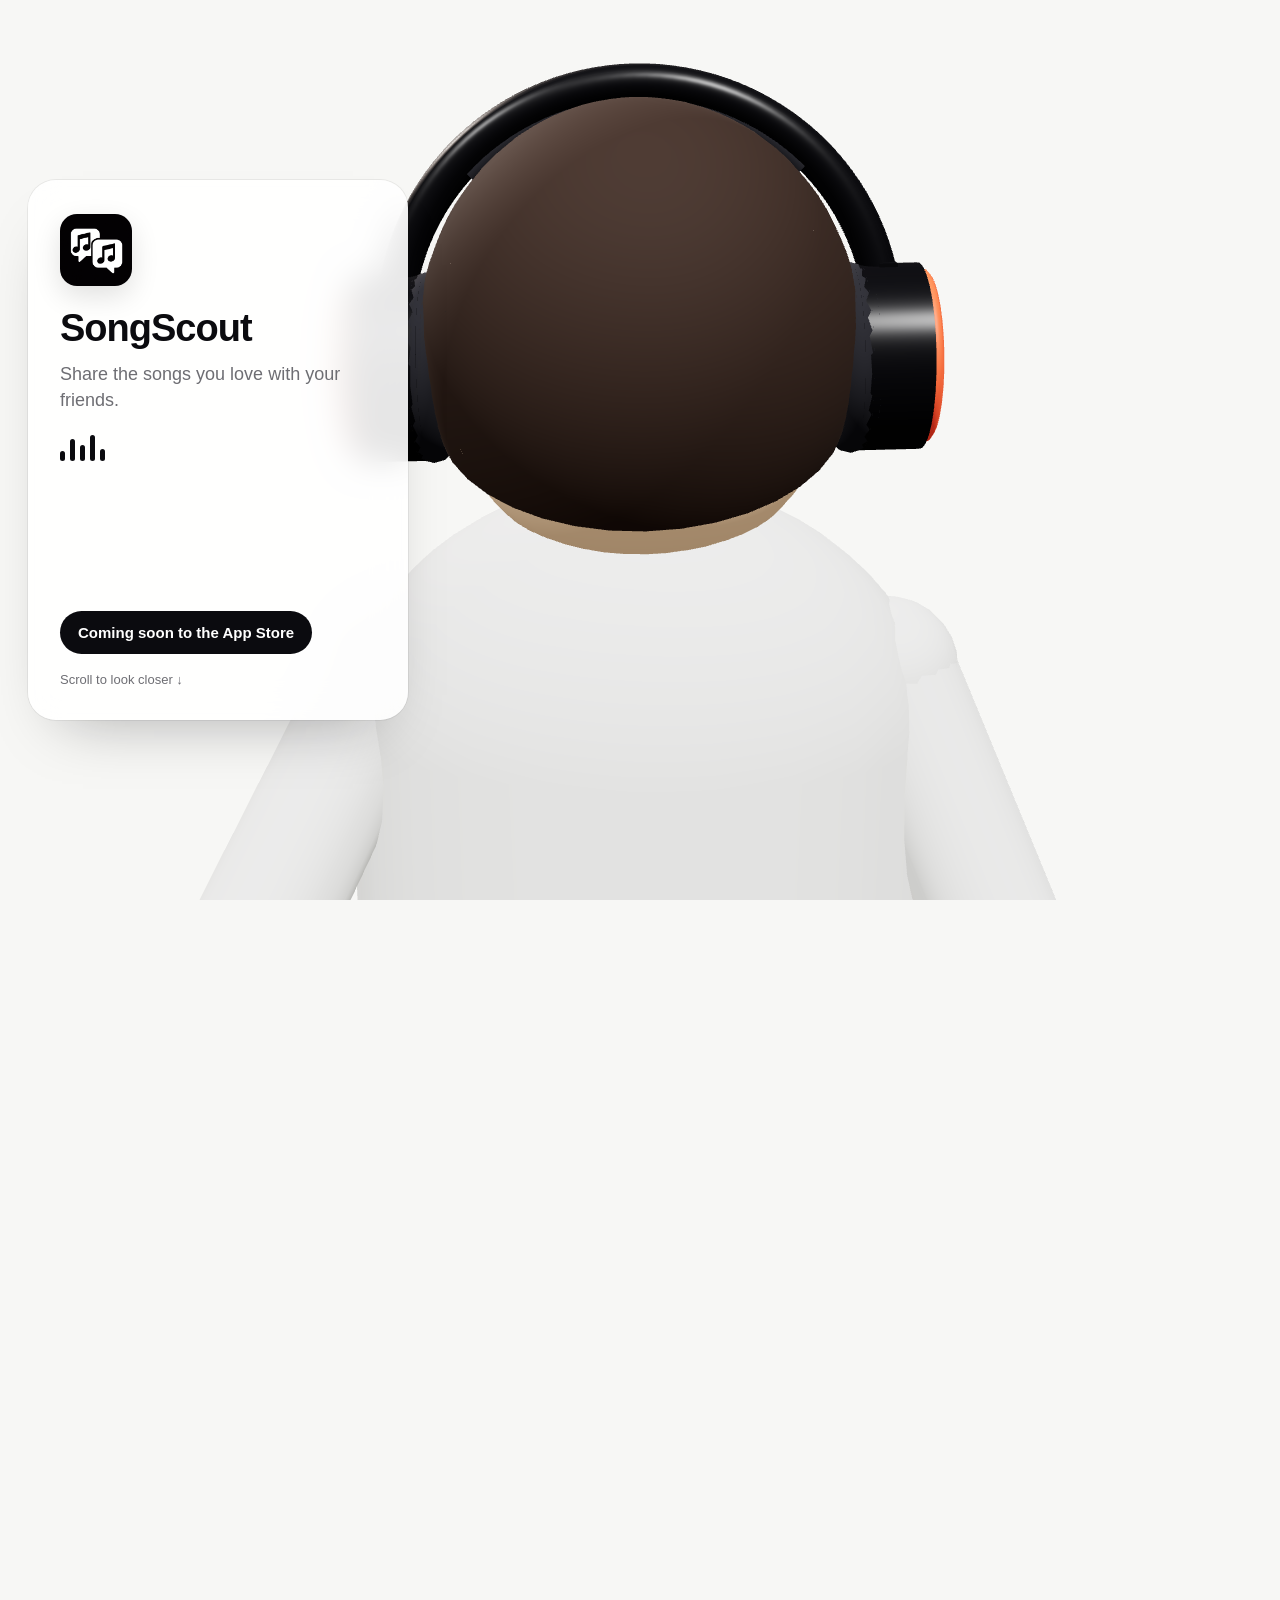
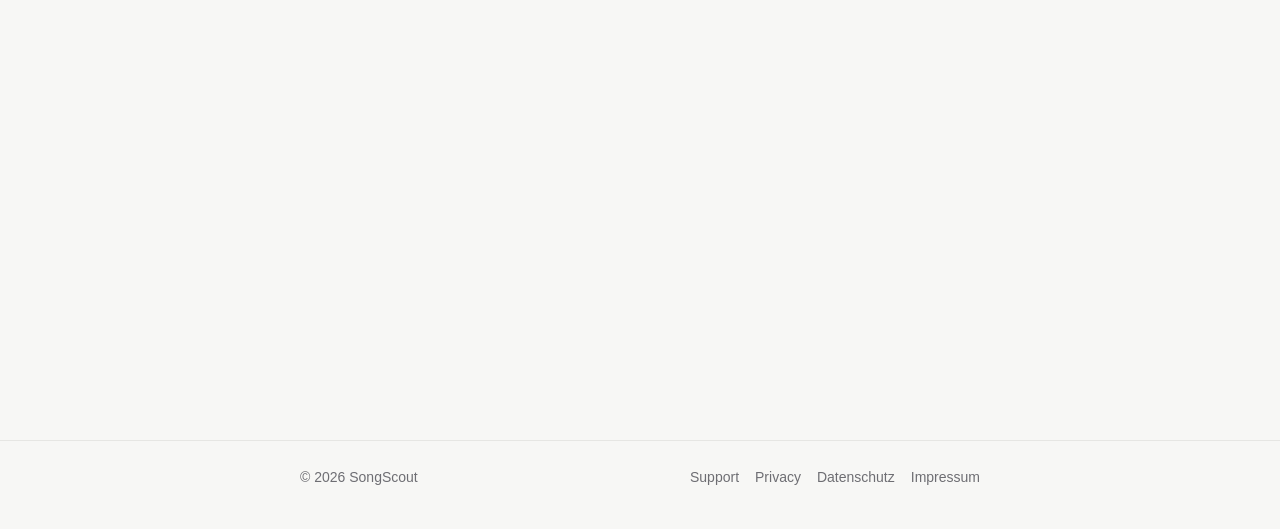
==== index.html @ 2a3f5141 "Showcase: explanation panels share the intro panel's size and look - one fixed panel size (desktop a" ====
<!doctype html>
<html lang="en">
<head>
  <meta charset="utf-8">
  <meta name="viewport" content="width=device-width, initial-scale=1">
  <meta name="color-scheme" content="light">
  <meta name="theme-color" content="#f7f7f5">
  <meta name="description" content="Share the songs you love with your friends.">
  <meta name="referrer" content="no-referrer">
  <title>SongScout</title>
  <link rel="icon" href="assets/favicon.png" type="image/png">
  <link rel="apple-touch-icon" href="assets/apple-touch-icon.png">
  <link rel="stylesheet" href="assets/styles.css?v=7">
</head>
<body>
  <section class="scrolly" id="showcase" data-panel="intro" aria-label="SongScout">
    <div class="sticky">
      <div class="scene-viewport" role="img" aria-label="Illustration: a person with headphones holds a phone with SongScout. The view moves over their shoulder to the screen, where the feed scrolls and cards lift out as they pass the middle.">
        <div class="phone-preview" aria-hidden="true"><canvas></canvas></div>
        <canvas class="scene-canvas" aria-hidden="true"></canvas>
      </div>
      <aside class="panel">
        <div class="panel-intro">
          <img class="app-icon" src="assets/icon-512.png" alt="SongScout app icon" width="72" height="72">
          <h1>SongScout</h1>
          <p class="panel-text">Share the songs you love with your friends.</p>
          <div class="eq" aria-hidden="true"><span></span><span></span><span></span><span></span><span></span></div>
          <div class="panel-foot">
            <span class="pill">Coming soon to the App Store</span>
            <span class="scroll-hint motion-hint">Scroll to look closer <span aria-hidden="true">↓</span></span>
          </div>
        </div>
        <div class="panel-explain" aria-live="polite">
          <img class="app-icon" src="assets/icon-512.png" alt="" width="72" height="72">
          <div class="panel-body" data-explain-body>
            <p class="eyebrow">Inside SongScout</p>
            <h2 data-explain-title>Your group, at a glance</h2>
            <p class="panel-text" data-explain-text>Every group is private. Its name, who is in it, and all your other groups are one tap away.</p>
          </div>
          <div class="panel-foot">
            <div class="panel-progress" aria-hidden="true"><span></span></div>
            <span class="panel-note">App preview · Sample content</span>
          </div>
        </div>
      </aside>
    </div>
    <noscript><p class="wrap">Enable JavaScript to explore the app preview.</p></noscript>
  </section>
  <footer class="site-footer">
    <div class="wrap">
      <span>&copy; 2026 SongScout</span>
      <nav>
        <a href="support.html">Support</a>
        <a href="privacy.html">Privacy</a>
        <a href="datenschutz.html">Datenschutz</a>
        <a href="impressum.html">Impressum</a>
      </nav>
    </div>
  </footer>
  <script type="module" src="assets/main.js?v=9"></script>
</body>
</html>
---- assets/styles.css ----
/* SongScout website: system fonts only, no external requests. */
:root {
  --ink: #0b0b0f;
  --canvas: #f7f7f5;
  --card: #ffffff;
  --muted: #6e6e73;
  --line: #e6e6e3;
  --ember: #ff5a36;
  --radius: 20px;
  color-scheme: light;
}

* { box-sizing: border-box; }

html { -webkit-text-size-adjust: 100%; }

body {
  margin: 0;
  background: var(--canvas);
  color: var(--ink);
  font: 17px/1.55 -apple-system, BlinkMacSystemFont, "SF Pro Text", "Helvetica Neue", Helvetica, Arial, sans-serif;
  -webkit-font-smoothing: antialiased;
}

a { color: inherit; text-underline-offset: 3px; text-decoration-thickness: 1px; }
a:hover { color: var(--ember); }
a:focus-visible { outline: 2px solid var(--ember); outline-offset: 3px; border-radius: 4px; }

.wrap { max-width: 720px; margin: 0 auto; padding: 0 20px; }

/* Header */
.site-header { padding: 22px 0; }
.site-header .wrap { display: flex; align-items: center; justify-content: space-between; gap: 16px; }
.brand { display: inline-flex; align-items: center; gap: 10px; font-weight: 700; letter-spacing: -0.2px; text-decoration: none; }
.brand img { width: 30px; height: 30px; border-radius: 8px; }
.site-header nav { display: flex; gap: 18px; font-size: 15px; color: var(--muted); }
.site-header nav a { text-decoration: none; }

/* Home */
.hero { min-height: calc(100svh - 160px); display: flex; flex-direction: column; align-items: center; justify-content: center; text-align: center; padding: 40px 0 64px; }
.hero .app-icon { width: 104px; height: 104px; border-radius: 24px; box-shadow: 0 14px 40px rgba(0, 0, 0, 0.12); }
.hero h1 { font-size: clamp(40px, 9vw, 64px); line-height: 1.05; letter-spacing: -1.5px; margin: 28px 0 12px; }
.hero p { font-size: clamp(18px, 3.6vw, 21px); color: var(--muted); max-width: 30ch; margin: 0 auto; }
.pill { display: inline-flex; align-items: center; gap: 8px; margin-top: 30px; padding: 10px 18px; border-radius: 999px; background: var(--ink); color: #fff; font-size: 15px; font-weight: 600; }

/* A small music equalizer, CSS only */
.eq { display: flex; align-items: flex-end; justify-content: center; gap: 5px; height: 26px; margin-top: 28px; }
.eq span { width: 5px; border-radius: 3px; background: var(--ink); animation: eq 1.1s ease-in-out infinite alternate; }
.eq span:nth-child(1) { height: 10px; animation-duration: 0.84s; }
.eq span:nth-child(2) { height: 22px; animation-duration: 1.1s; }
.eq span:nth-child(3) { height: 16px; animation-duration: 0.74s; }
.eq span:nth-child(4) { height: 26px; animation-duration: 1.2s; }
.eq span:nth-child(5) { height: 12px; animation-duration: 0.94s; }
@keyframes eq { from { transform: scaleY(0.4); } to { transform: scaleY(1); } }
.eq span { transform-origin: bottom; }
@media (prefers-reduced-motion: reduce) { .eq span { animation: none; } }

/* Text pages */
.page { padding: 24px 0 72px; }
.page h1 { font-size: clamp(32px, 7vw, 44px); line-height: 1.1; letter-spacing: -0.8px; margin: 12px 0 8px; }
.page .meta { color: var(--muted); font-size: 15px; margin: 0 0 32px; }
.page h2 { font-size: 21px; letter-spacing: -0.2px; margin: 40px 0 10px; }
.page h3 { font-size: 17px; margin: 24px 0 6px; }
.page p, .page li { color: #2c2c30; }
.page ul { padding-left: 1.2em; }
.page li { margin: 6px 0; }
.card { background: var(--card); border-radius: var(--radius); padding: 20px 22px; margin: 16px 0; }
.placeholder { color: var(--muted); font-style: italic; }
.table-scroll { overflow-x: auto; -webkit-overflow-scrolling: touch; }
table { width: 100%; border-collapse: collapse; font-size: 15px; background: var(--card); border-radius: 14px; overflow: hidden; }
th, td { text-align: left; vertical-align: top; padding: 12px 14px; border-bottom: 1px solid var(--line); }
th { font-weight: 600; background: #fbfbfa; }
tr:last-child td { border-bottom: 0; }
@media (max-width: 560px) {
  table, thead, tbody, tr, th, td { display: block; }
  tr:first-child { display: none; }
  tr { border-bottom: 1px solid var(--line); padding: 8px 0; }
  td { border: 0; padding: 4px 14px; }
  td:first-child { font-weight: 600; padding-top: 10px; }
  td:last-child { color: var(--muted); font-size: 14px; padding-bottom: 10px; }
}

/* Footer */
.site-footer { border-top: 1px solid var(--line); padding: 26px 0 40px; font-size: 14px; color: var(--muted); }
.site-footer .wrap { display: flex; flex-wrap: wrap; justify-content: space-between; gap: 12px; }
.site-footer nav { display: flex; flex-wrap: wrap; gap: 16px; }
.site-footer a { text-decoration: none; }

/* Showcase: full-screen scene with a side panel (intro, then explanations).
   Keep sticky's ancestors free of transforms and overflow clipping (Safari). */
.scrolly { position: relative; }
.scrolly.is-animated { height: 760vh; height: 760svh; }
.scrolly .sticky { position: -webkit-sticky; position: sticky; top: 0; height: 100vh; height: 100svh; overflow: hidden; }
.scene-viewport { position: absolute; inset: 0; overflow: hidden; pointer-events: none; }
.scene-canvas { position: absolute; inset: 0; display: block; width: 100%; height: 100%; opacity: 0; transition: opacity 0.6s ease; }
.is-ready:not(.is-native) .scene-canvas { opacity: 1; }
.phone-preview {
  position: absolute; left: 50%; top: 50%; transform: translate(-50%, -50%);
  width: min(300px, calc(100% - 48px), calc((100svh - 120px) * 0.462));
  aspect-ratio: 390 / 844; box-sizing: content-box;
  border: 9px solid #101014; border-radius: 40px; background: #fff;
  box-shadow: 0 0 0 2px #8c8c94, 0 18px 38px -20px #0b0b0f44;
}
.phone-preview canvas { display: block; width: 100%; height: 100%; border-radius: 31px; }
.is-ready .phone-preview { visibility: hidden; }

.panel {
  position: absolute; z-index: 2; left: 28px; top: 50%;
  /* One size for every panel, so it never jumps when the content changes */
  width: min(380px, 34vw); height: min(540px, calc(100svh - 56px));
  box-sizing: border-box; padding: 34px 32px 30px;
  transform: translateY(-50%);
  background: rgba(255, 255, 255, 0.9);
  -webkit-backdrop-filter: blur(16px) saturate(1.1); backdrop-filter: blur(16px) saturate(1.1);
  border-radius: 28px;
  box-shadow: 0 0 0 1px rgba(11, 11, 15, 0.06), 0 30px 60px -34px rgba(11, 11, 15, 0.35);
  transition: opacity 0.45s ease, transform 0.6s cubic-bezier(0.2, 0.8, 0.2, 1), visibility 0.6s;
}
.scrolly[data-panel="hidden"] .panel { opacity: 0; visibility: hidden; transform: translate(-36px, -50%); pointer-events: none; }
.panel-intro, .panel-explain { display: none; height: 100%; flex-direction: column; align-items: flex-start; }
.scrolly:not([data-panel="explain"]) .panel-intro { display: flex; }
.scrolly[data-panel="explain"] .panel-explain { display: flex; }
/* Shared look: icon, large title, grey text, footer at the bottom */
.panel .app-icon { flex: none; width: 72px; height: 72px; border-radius: 17px; box-shadow: 0 10px 28px rgba(0, 0, 0, 0.12); }
.panel h1, .panel h2 { font-size: 38px; line-height: 1.08; letter-spacing: -1px; font-weight: 700; margin: 22px 0 12px; }
.panel .panel-text { margin: 0; font-size: 18px; line-height: 1.45; color: var(--muted); }
.panel .eyebrow { margin: 22px 0 -12px; }
.panel .eq { justify-content: flex-start; margin-top: 22px; }
.panel-foot { margin-top: auto; width: 100%; display: flex; flex-direction: column; align-items: flex-start; }
.panel .pill { margin-top: 0; }
.scroll-hint { display: none; margin-top: 16px; font-size: 13px; color: var(--muted); }
.is-animated .scroll-hint { display: block; }
.eyebrow { color: var(--ember); font-size: 11px; font-weight: 700; letter-spacing: 1.7px; text-transform: uppercase; }
.panel-body { width: 100%; }
.panel-body.is-new { animation: panel-in 0.45s ease both; }
@keyframes panel-in { from { opacity: 0; transform: translateY(8px); } to { opacity: 1; transform: none; } }
.panel-progress { width: 100%; height: 2px; border-radius: 2px; overflow: hidden; background: var(--line); }
.panel-progress span { display: block; height: 100%; background: var(--ember); transform: scaleX(0); transform-origin: left; }
.panel-note { display: block; margin-top: 12px; font-size: 13px; color: var(--muted); }

/* Phones and narrow windows: the panel becomes a sheet at the bottom */
@media (max-width: 899px) {
  .panel { left: 12px; right: 12px; top: auto; bottom: 12px; width: auto; height: 296px; padding: 20px 22px; border-radius: 22px; transform: none; }
  .scrolly[data-panel="hidden"] .panel { transform: translateY(28px); }
  .panel .app-icon { width: 44px; height: 44px; border-radius: 11px; }
  .panel h1, .panel h2 { font-size: 26px; margin: 12px 0 6px; letter-spacing: -0.6px; }
  .panel .panel-text { font-size: 15px; line-height: 1.4; }
  .panel .eyebrow { margin: 12px 0 -6px; }
  .panel .eq { margin-top: 12px; height: 18px; }
  .panel .pill { padding: 8px 14px; font-size: 13px; }
  .scroll-hint { margin-top: 10px; }
  .panel-note { margin-top: 8px; font-size: 12px; }
  .scrolly.is-animated { height: 680vh; height: 680svh; }
}
}
@media (prefers-reduced-motion: reduce) {
  .panel, .panel-body.is-new { transition: none; animation: none; }
}

/* Native CSS 3D uses the same canvas faces if WebGL cannot render. */
.native-rig { position: absolute; inset: 0; perspective: 1400px; -webkit-perspective: 1400px; }
.native-phone {
  position: absolute; left: 50%; top: 50%; width: 410px; height: 864px;
  transform-style: preserve-3d; -webkit-transform-style: preserve-3d;
}
.native-back { position: absolute; inset: 0; border-radius: 52px; background: #73737b; transform: translateZ(-22px); box-shadow: 0 0 0 2px #8b8b92; }
.native-screen, .native-chrome { position: absolute; left: 10px; top: 10px; border-radius: 42px; }
.native-screen { background: white; box-shadow: 0 0 0 9px #08080a, 0 0 0 11px #77777e; }
.native-chrome { transform: translateZ(0.8px); }
.native-layer { position: absolute; backface-visibility: hidden; -webkit-backface-visibility: hidden; }
@media (prefers-reduced-motion: reduce) {
  .scrolly.is-animated { height: auto; }
  .scrolly .sticky { position: relative; }
}
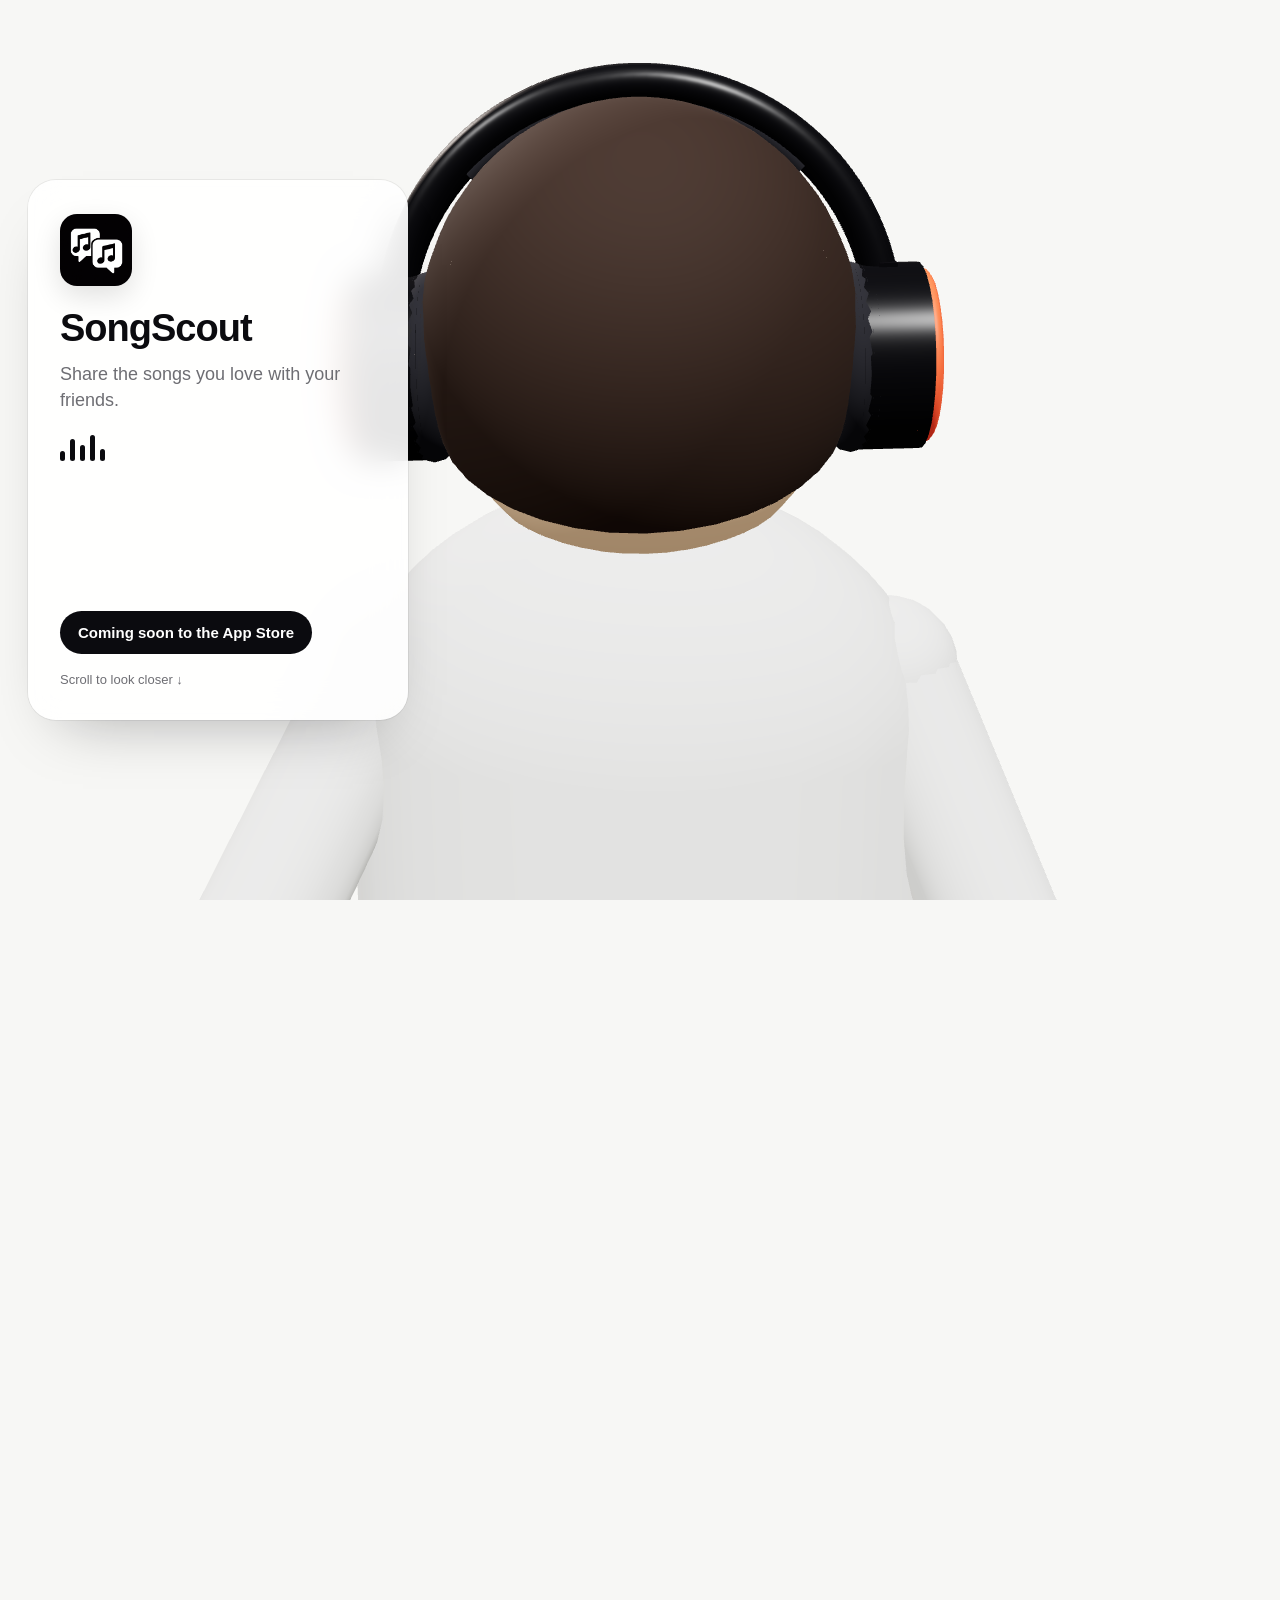
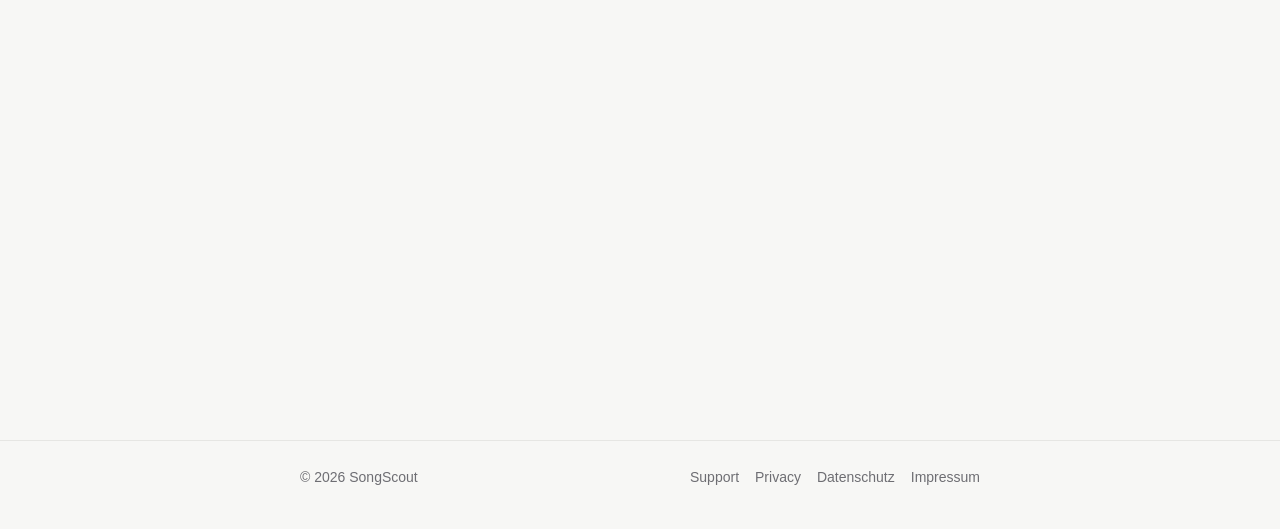
==== commit b601d389: "Showcase: character fades out in the close-up; bigger phone that faces the viewer more - head, headp" ====
--- a/index.html
+++ b/index.html
@@ -57,6 +57,6 @@
       </nav>
     </div>
   </footer>
-  <script type="module" src="assets/main.js?v=9"></script>
+  <script type="module" src="assets/main.js?v=10"></script>
 </body>
 </html>
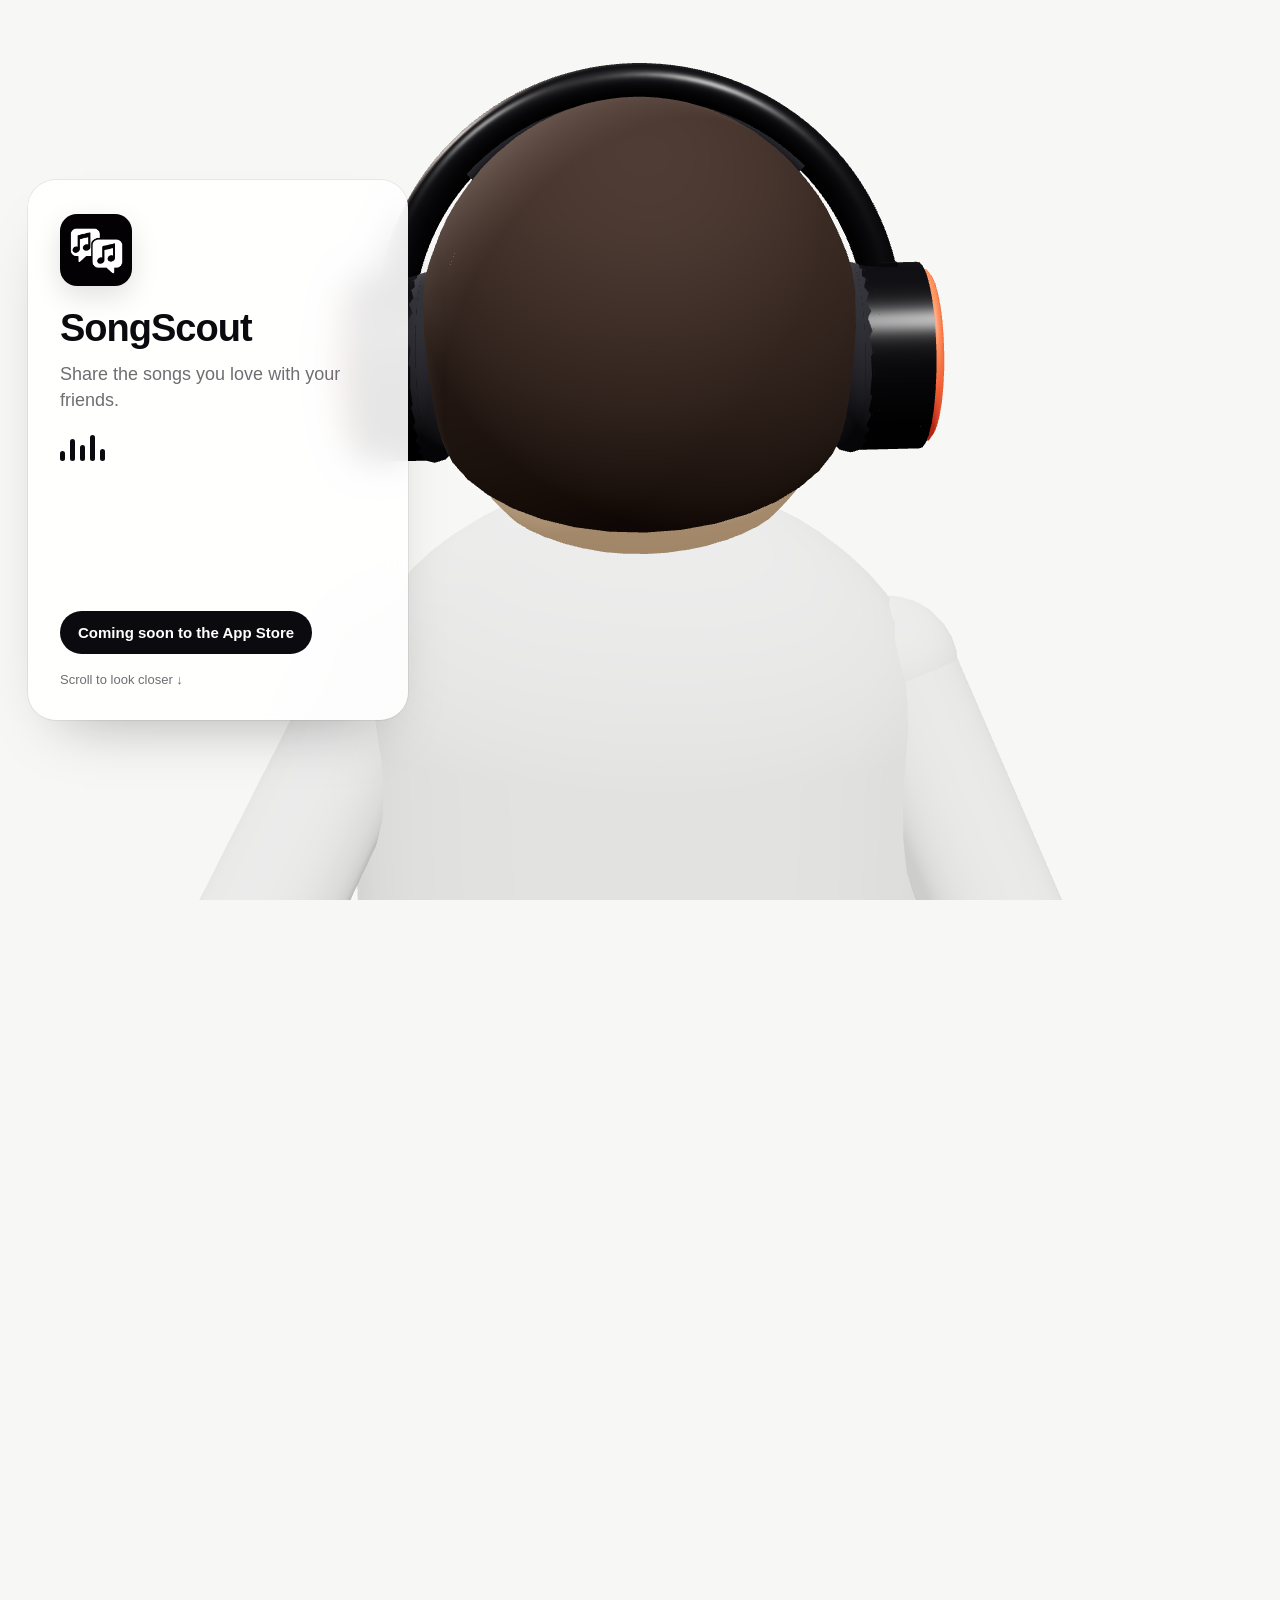
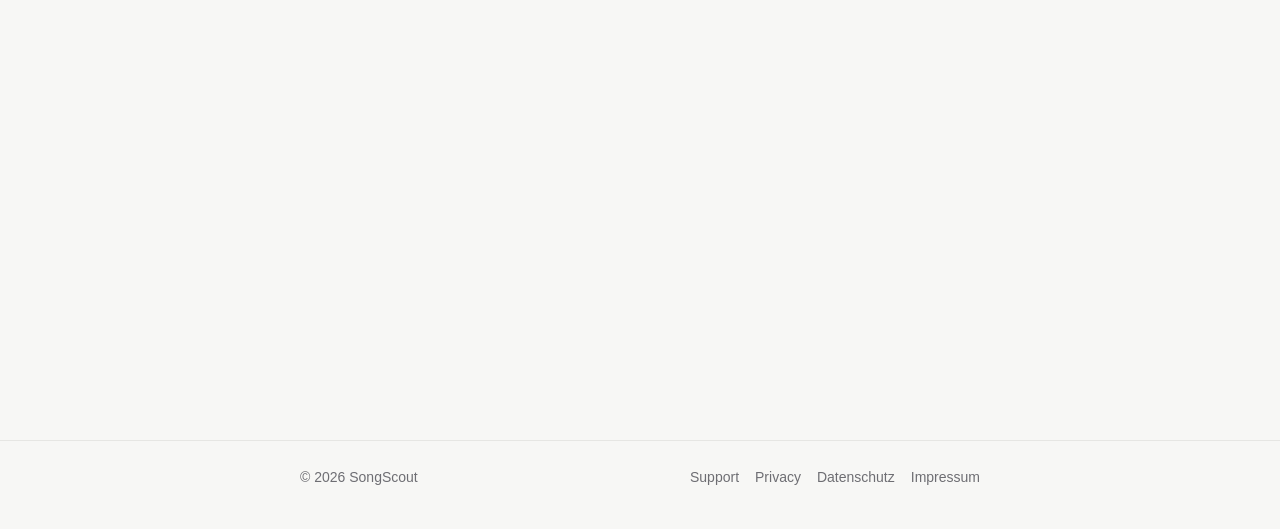
==== commit 0e4ebea9: "Showcase: articulated hand - thumb up along the right edge, four fingers around the left edge Modell" ====
--- a/index.html
+++ b/index.html
@@ -57,6 +57,6 @@
       </nav>
     </div>
   </footer>
-  <script type="module" src="assets/main.js?v=10"></script>
+  <script type="module" src="assets/main.js?v=11"></script>
 </body>
 </html>
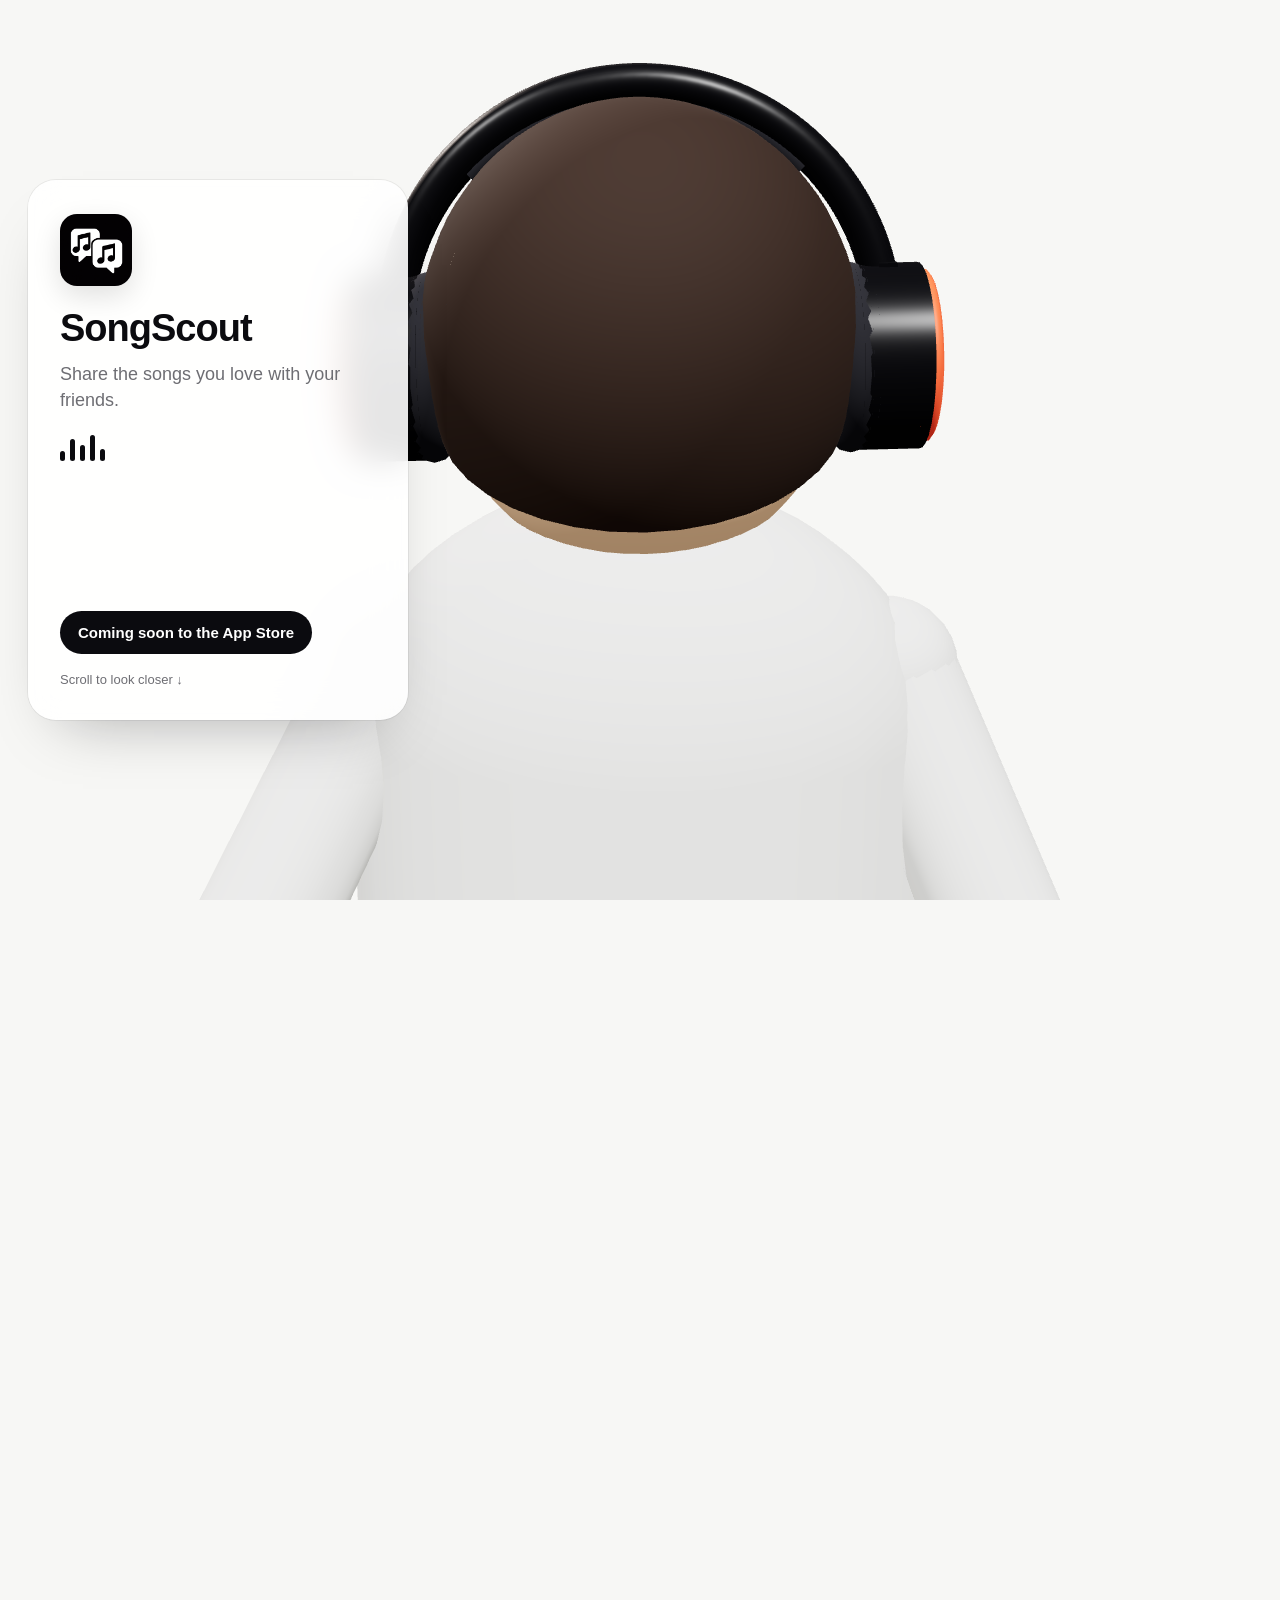
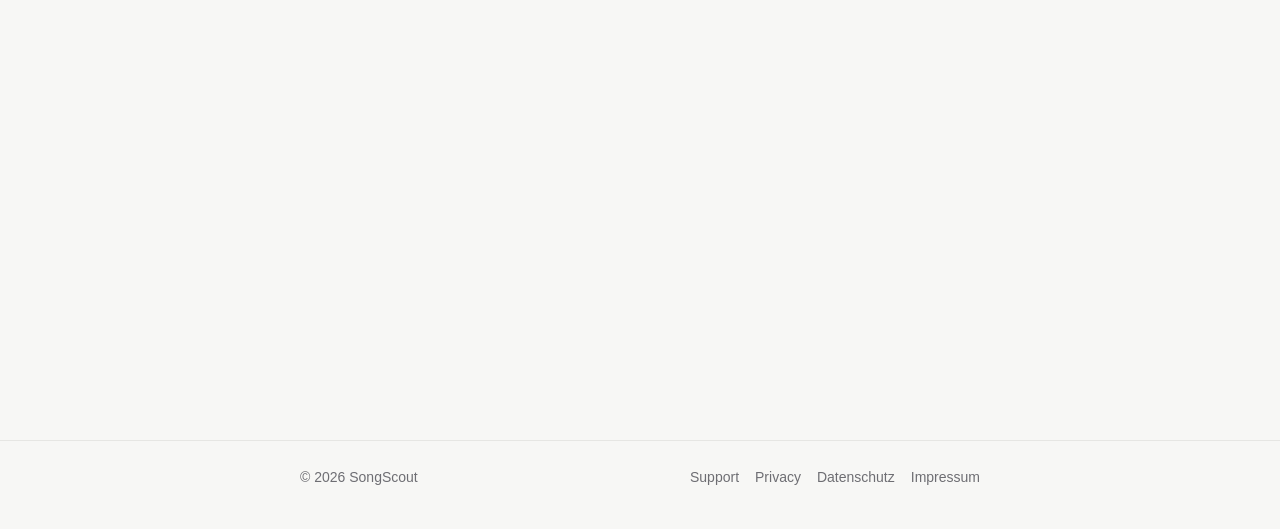
==== commit a5e65138: "Showcase: realistic grip - tapered fingers and thumb, palm kept behind the phone - fingers: continuo" ====
--- a/index.html
+++ b/index.html
@@ -57,6 +57,6 @@
       </nav>
     </div>
   </footer>
-  <script type="module" src="assets/main.js?v=11"></script>
+  <script type="module" src="assets/main.js?v=12"></script>
 </body>
 </html>
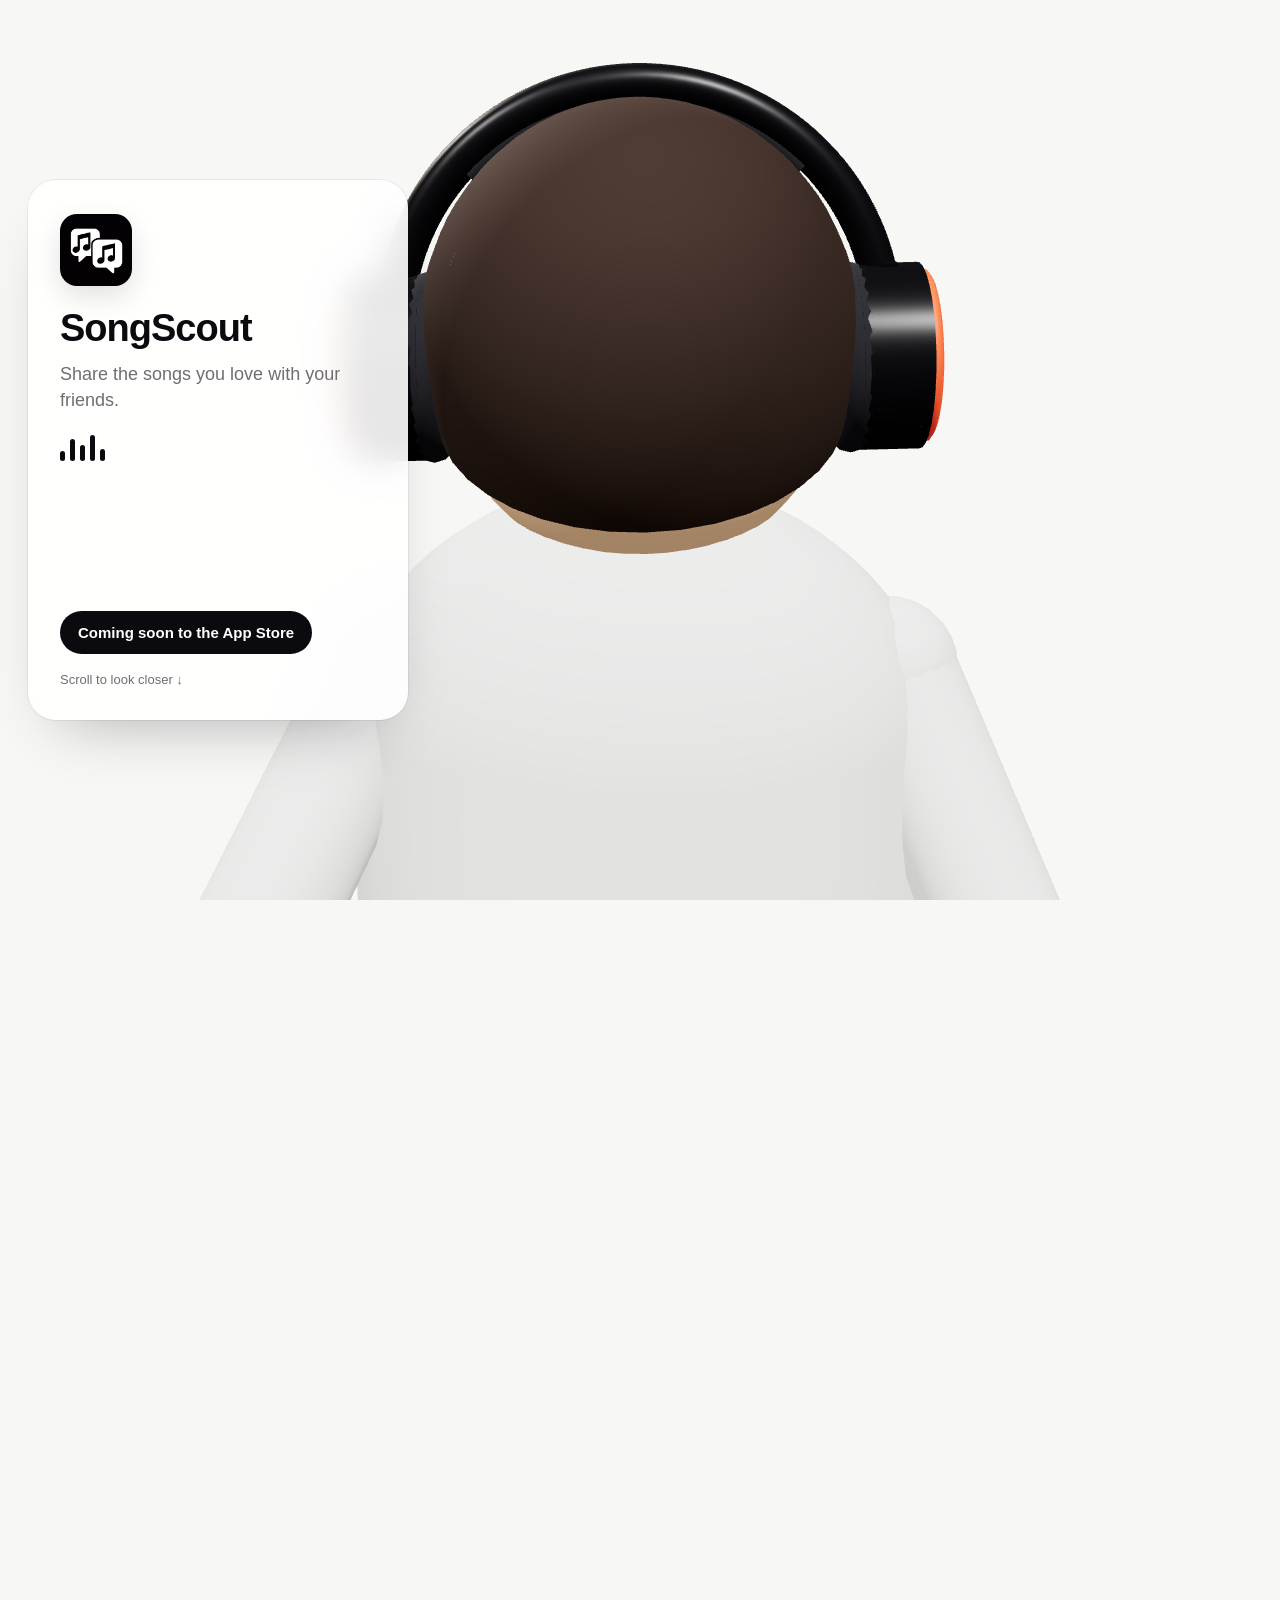
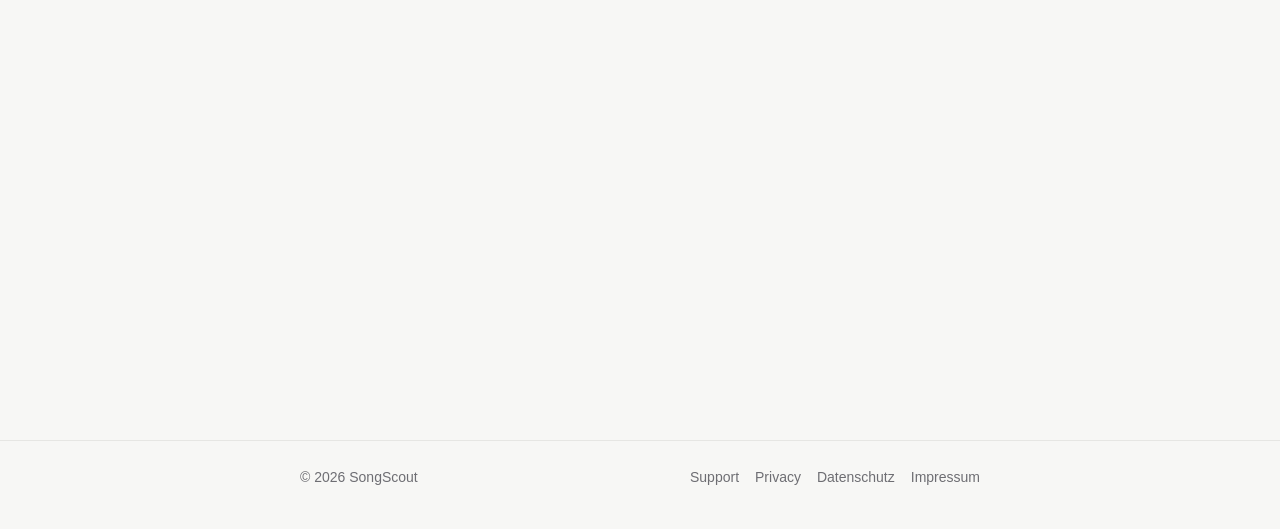
==== commit 9e54b618: "Showcase: thumb on the frame and a smooth wrist - thumb: shorter (~30% of the phone), two tapering s" ====
--- a/index.html
+++ b/index.html
@@ -57,6 +57,6 @@
       </nav>
     </div>
   </footer>
-  <script type="module" src="assets/main.js?v=12"></script>
+  <script type="module" src="assets/main.js?v=13"></script>
 </body>
 </html>
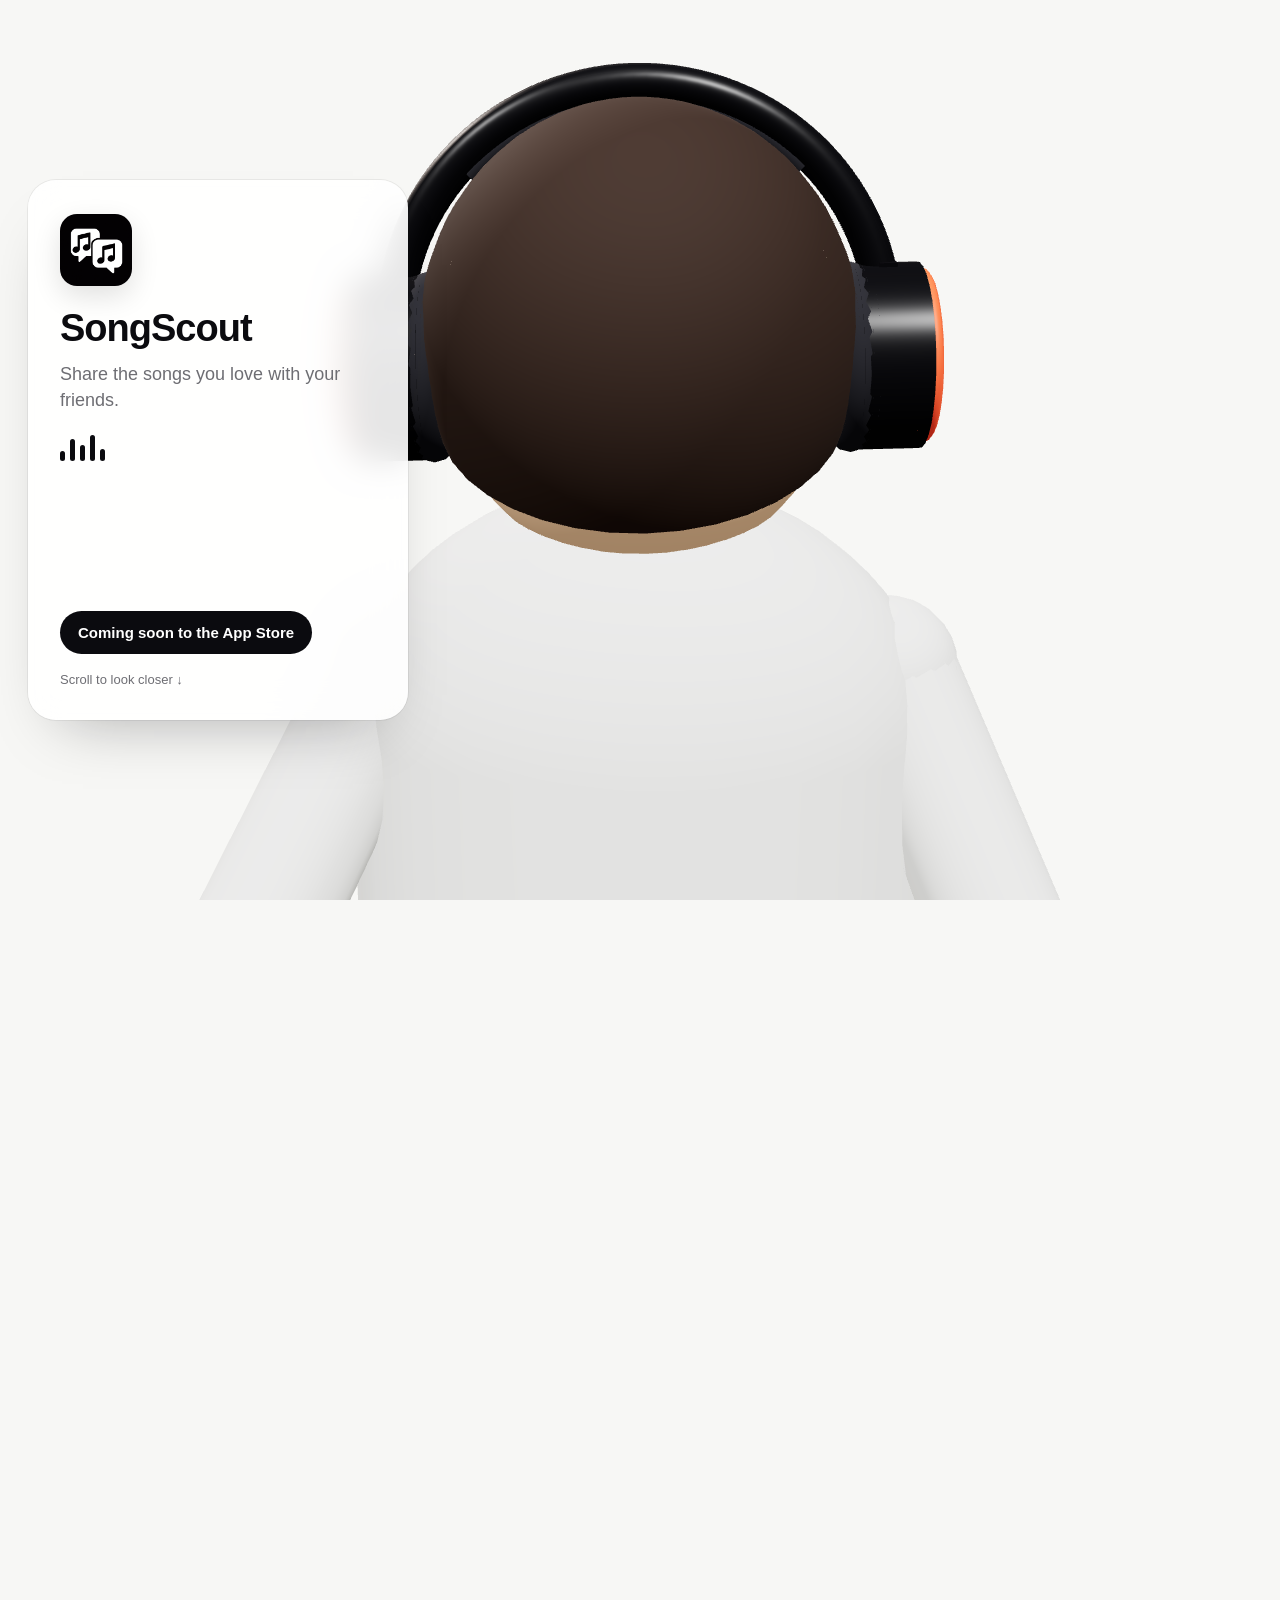
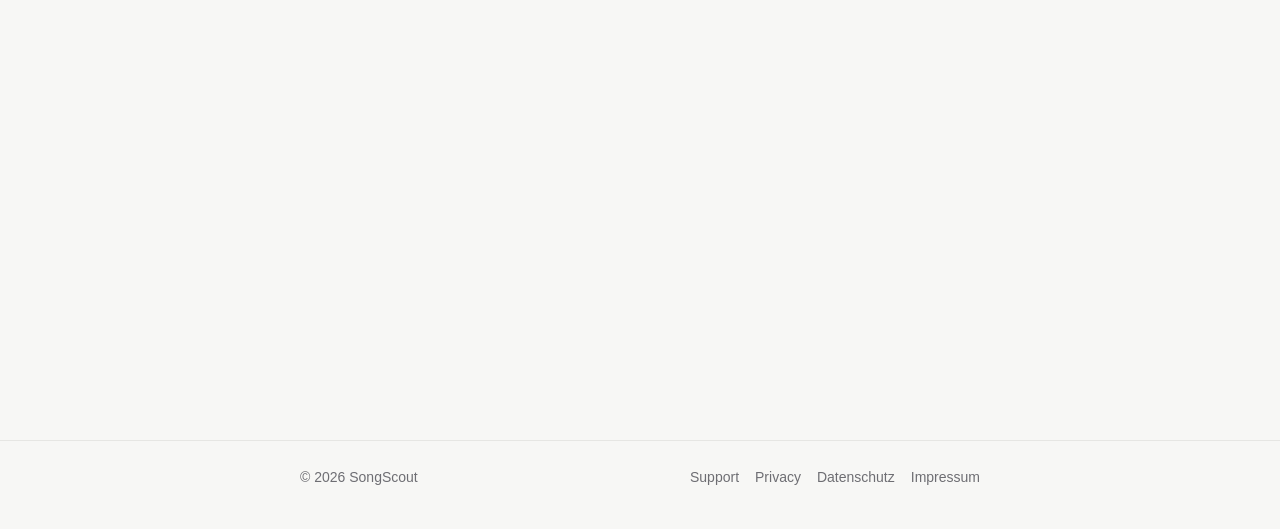
==== commit 528857c5: "Showcase: thumb at real width, flowing from behind the wrist onto the frame Replaces the oversized w" ====
--- a/index.html
+++ b/index.html
@@ -57,6 +57,6 @@
       </nav>
     </div>
   </footer>
-  <script type="module" src="assets/main.js?v=13"></script>
+  <script type="module" src="assets/main.js?v=16"></script>
 </body>
 </html>
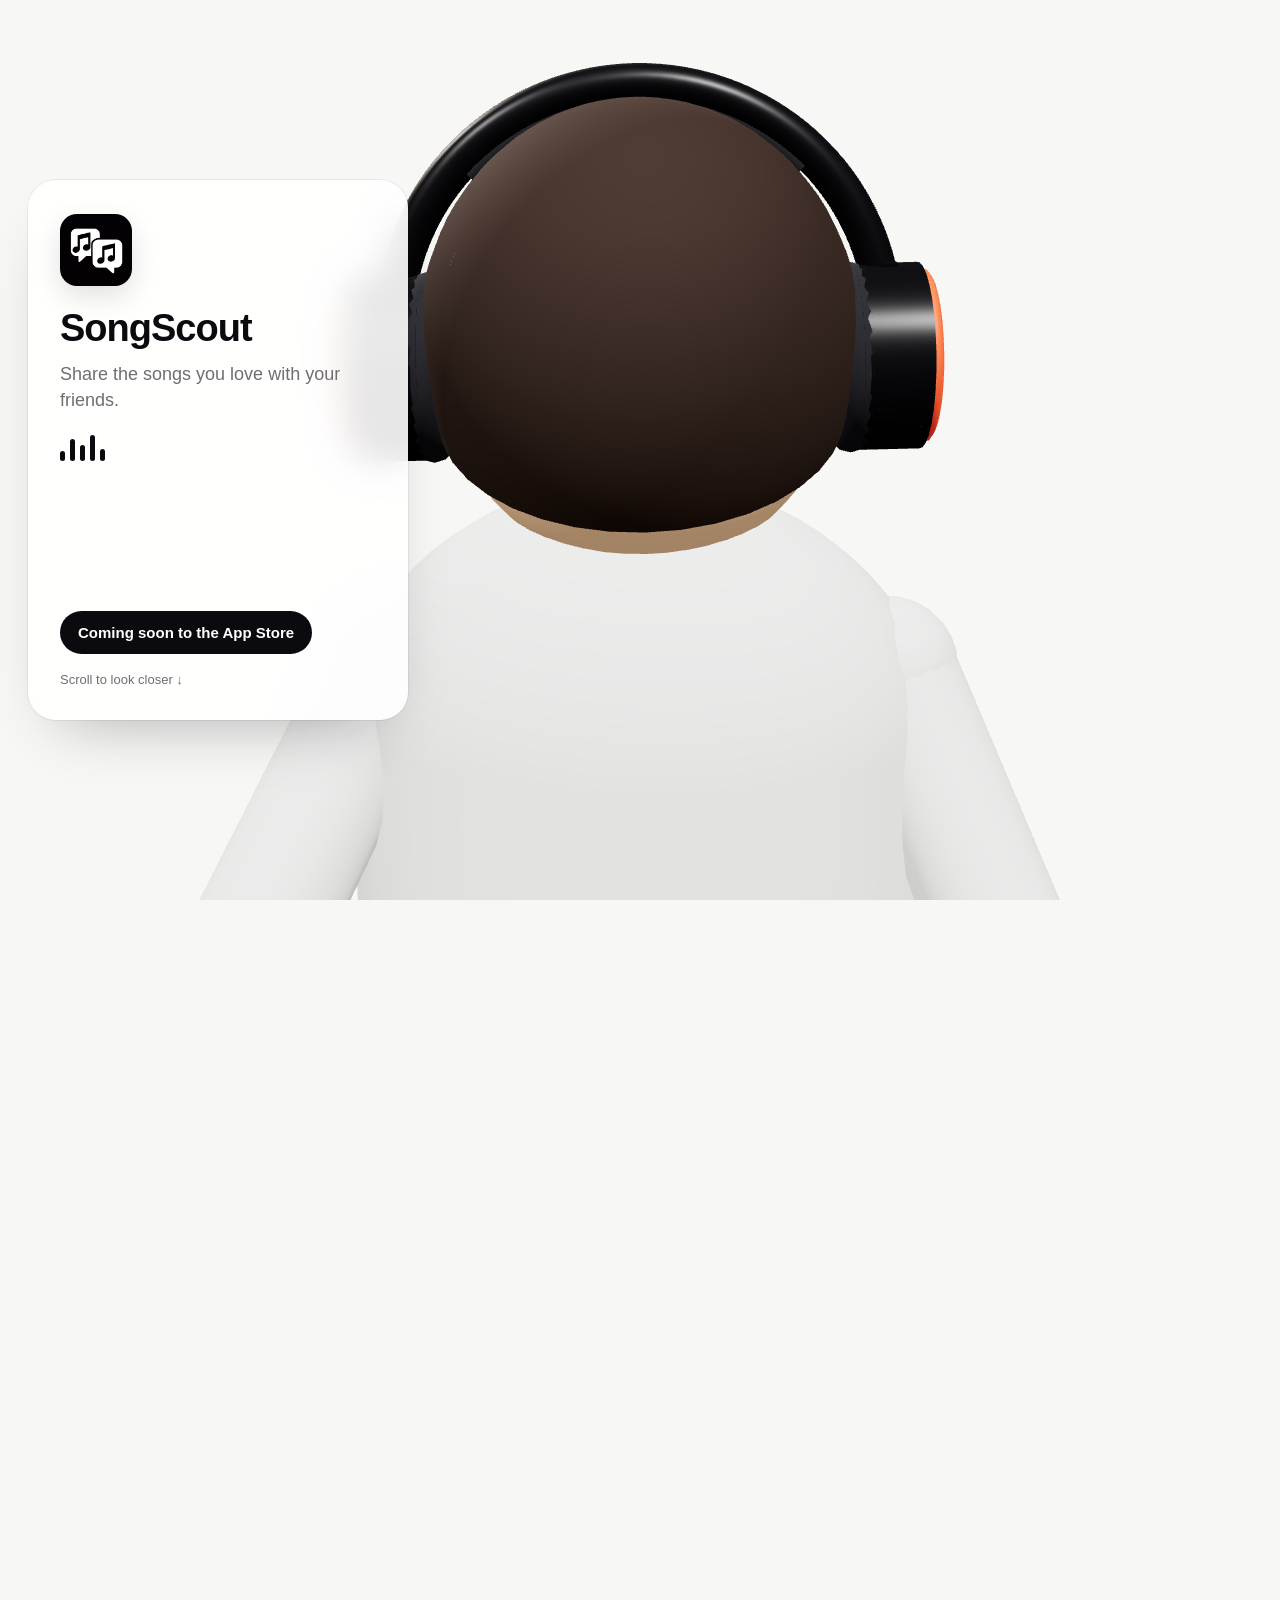
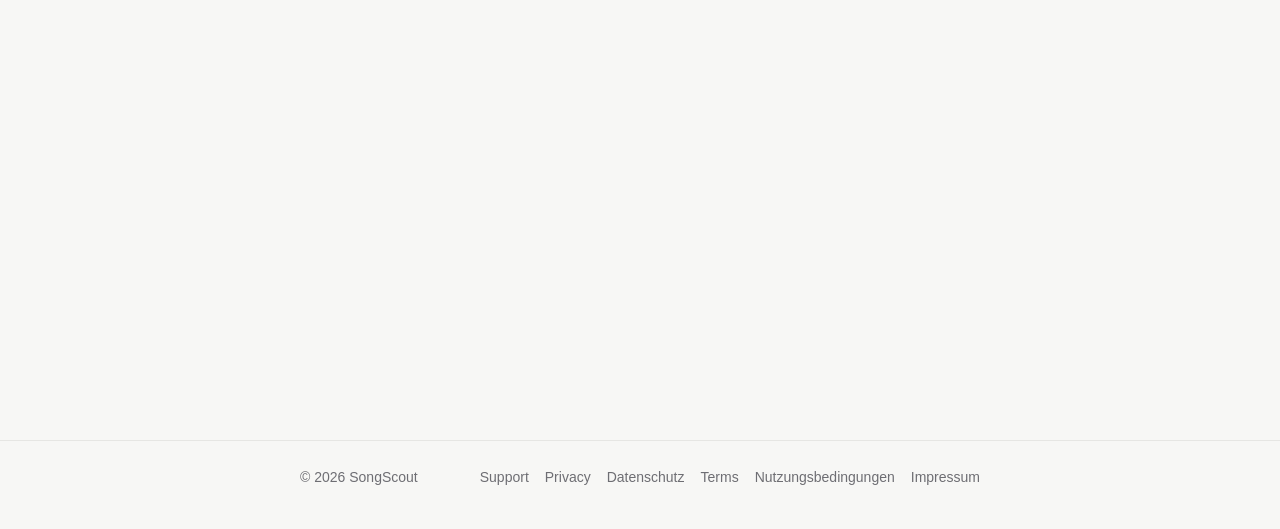
==== commit 04c6a69f: "Terms of use (EN/DE), linked in every footer" ====
--- a/index.html
+++ b/index.html
@@ -53,6 +53,8 @@
         <a href="support.html">Support</a>
         <a href="privacy.html">Privacy</a>
         <a href="datenschutz.html">Datenschutz</a>
+        <a href="terms.html">Terms</a>
+        <a href="nutzungsbedingungen.html">Nutzungsbedingungen</a>
         <a href="impressum.html">Impressum</a>
       </nav>
     </div>
